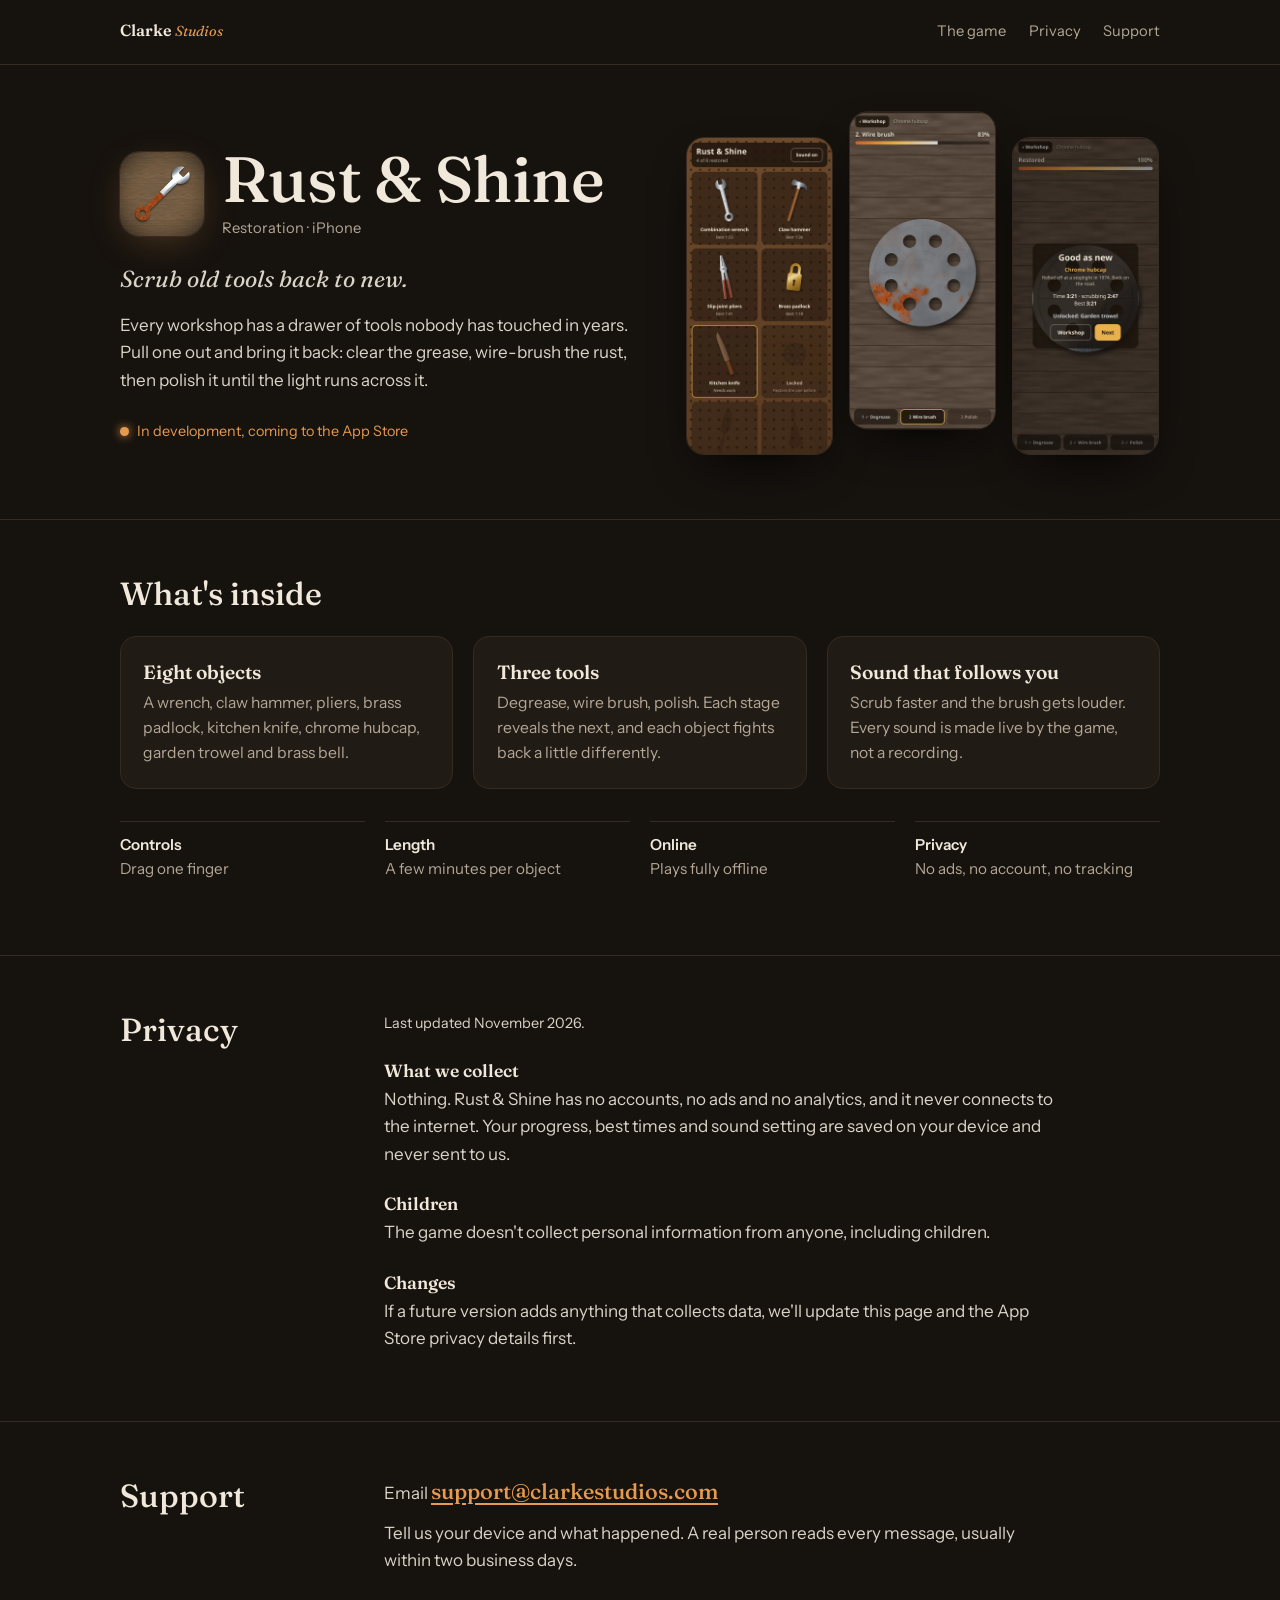
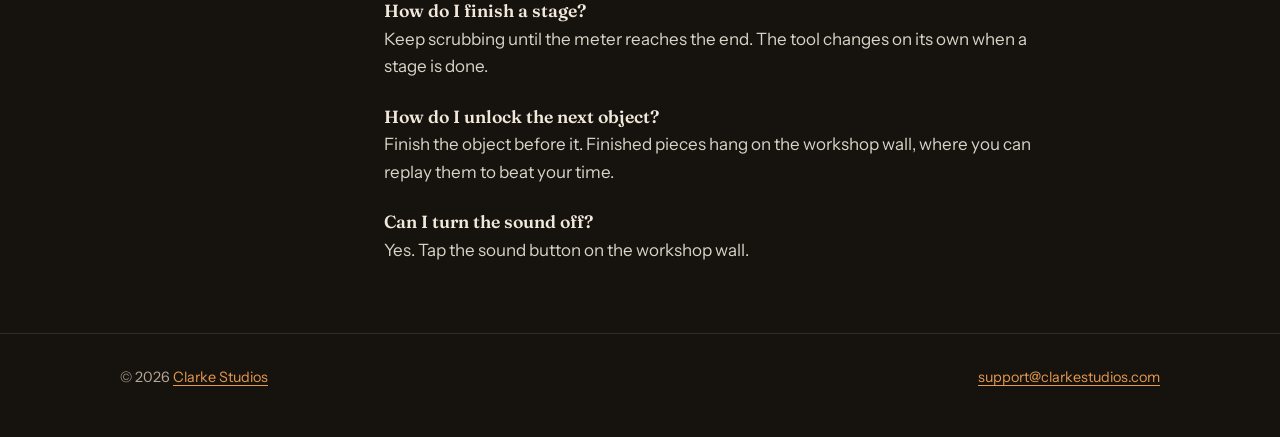
==== rust-and-shine-site/index.html @ 5134a526 "Add Rust & Shine and Sunken Elixir pages and homepage cards" ====
<!doctype html>
<html lang="en">
<head>
<meta charset="utf-8">
<meta name="viewport" content="width=device-width, initial-scale=1">
<title>Rust &amp; Shine — Scrub old tools back to new · Clarke Studios</title>
<meta name="description" content="Rust &amp; Shine is a calm restoration game for iPhone from Clarke Studios. Degrease, wire-brush and polish old tools with your finger until they shine. No ads, no tracking.">
<link rel="canonical" href="https://clarkestudios.com/rust-and-shine-site/">
<meta property="og:title" content="Rust &amp; Shine — Scrub old tools back to new">
<meta property="og:description" content="Grimy wrenches, rusty trowels, a tarnished brass bell. Clean each one with your finger until it shines.">
<meta property="og:image" content="https://clarkestudios.com/rust-and-shine-site/img/wire-brush.webp">
<link rel="icon" href="/favicon.svg" type="image/svg+xml">
<link rel="preload" href="/assets/fonts/fraunces.woff2" as="font" type="font/woff2" crossorigin>
<style>
@font-face{font-family:Fraunces;src:url(/assets/fonts/fraunces.woff2) format("woff2");font-weight:300 900;font-display:swap}
@font-face{font-family:Fraunces;src:url(/assets/fonts/fraunces-italic.woff2) format("woff2");font-style:italic;font-weight:300 900;font-display:swap}
@font-face{font-family:"Instrument Sans";src:url(/assets/fonts/instrument-sans.woff2) format("woff2");font-weight:400 700;font-display:swap}
:root{color-scheme:dark;--bg:#16120e;--bg2:#211b15;--ink:#f1e8dc;--mute:#b3a796;--line:#342b22;--violet:#e59a4f;--glow:#ffc98c;--mint:#e59a4f}
*{box-sizing:border-box}
html{scroll-behavior:smooth}
body{margin:0;background:var(--bg);color:var(--ink);font:400 1.0625rem/1.6 "Instrument Sans",system-ui,sans-serif;-webkit-font-smoothing:antialiased}
a{color:var(--violet);text-underline-offset:.18em}
a:hover{color:var(--glow)}
:focus-visible{outline:2px solid var(--glow);outline-offset:3px;border-radius:4px}
.wrap{max-width:68rem;margin:0 auto;padding:0 1.5rem}
header.top{border-bottom:1px solid var(--line)}
header.top .wrap{display:flex;align-items:center;justify-content:space-between;gap:1rem;height:4rem}
.studio{color:var(--mute);text-decoration:none;font-size:.9rem;white-space:nowrap}
.studio b{font:600 1rem Fraunces,serif;color:var(--ink)}
.studio i{font-family:Fraunces,serif;color:var(--violet)}
nav{display:flex;gap:1.4rem;font-size:.92rem}
nav a{color:var(--mute);text-decoration:none;white-space:nowrap}
nav a:hover{color:var(--ink)}
.hero{display:grid;grid-template-columns:1.05fr .95fr;align-items:center;gap:2.5rem;padding-top:4.5rem;padding-bottom:4rem}
.title{display:flex;align-items:center;gap:1.1rem;margin-bottom:1.4rem}
.title img{width:84px;height:84px;border-radius:20px;box-shadow:0 0 0 1px var(--line),0 10px 40px -10px #e59a4f55}
h1{font:500 clamp(2.6rem,6vw,4rem)/1 Fraunces,serif;margin:0;letter-spacing:-.01em}
.kind{color:var(--mute);font-size:.92rem;margin-top:.35rem}
.lede{font:italic 400 1.45rem/1.4 Fraunces,serif;color:var(--glow);margin:0 0 1rem;max-width:30ch}
.hero p{max-width:36rem;color:#d9d3c8}
.status{display:inline-flex;align-items:center;gap:.5rem;font-size:.9rem;color:var(--mint);margin-top:.6rem}
.status:before{content:"";width:.55rem;height:.55rem;border-radius:50%;background:var(--mint);box-shadow:0 0 10px var(--mint)}
.shots{display:flex;gap:1rem;justify-content:center;min-width:0}
.hero>div{min-width:0}
.shots img{width:31%;max-width:190px;height:auto;min-width:0;border-radius:18px;border:1px solid var(--line);box-shadow:0 20px 50px -20px #000}
.shots img:nth-child(2){transform:translateY(-1.6rem)}
section{padding:3.5rem 0;border-top:1px solid var(--line)}
h2{font:500 2rem/1.15 Fraunces,serif;margin:0 0 1.5rem}
.modes{display:grid;grid-template-columns:repeat(3,1fr);gap:1.25rem}
.mode{background:var(--bg2);border:1px solid var(--line);border-radius:16px;padding:1.4rem}
.mode h3{font:600 1.2rem Fraunces,serif;margin:0 0 .4rem;color:var(--ink)}
.mode p{margin:0;color:var(--mute);font-size:.98rem}
.facts{display:grid;grid-template-columns:repeat(4,1fr);gap:1.25rem;margin-top:2rem;padding:0;list-style:none}
.facts li{border-top:1px solid var(--line);padding-top:.7rem;color:var(--mute);font-size:.95rem}
.facts b{display:block;color:var(--ink);font-weight:600}
.cols{display:grid;grid-template-columns:14rem 1fr;gap:2.5rem}
.cols h2{margin:0}
.prose h3{font:600 1.1rem Fraunces,serif;margin:1.6rem 0 .3rem}
.prose h3:first-child{margin-top:0}
.prose p{margin:0 0 .8rem;color:#d9d3c8;max-width:42rem}
.updated{color:var(--mute);font-size:.9rem}
.mail{font:500 1.35rem Fraunces,serif}
footer{border-top:1px solid var(--line);padding:2rem 0 3rem;color:var(--mute);font-size:.9rem}
footer .wrap{display:flex;justify-content:space-between;gap:1rem;flex-wrap:wrap}
@media (max-width:900px){.hero{grid-template-columns:1fr;gap:2.5rem;padding-top:3rem}.modes{grid-template-columns:1fr}.facts{grid-template-columns:1fr 1fr}.cols{grid-template-columns:1fr;gap:1rem}}
@media (max-width:480px){nav{gap:1rem;font-size:.85rem}nav .opt{display:none}.title img{width:68px;height:68px}.facts{grid-template-columns:1fr}.lede{font-size:1.25rem}}
@media (prefers-reduced-motion:reduce){html{scroll-behavior:auto}}

</style>
</head>
<body>
<header class="top"><div class="wrap">
  <a class="studio" href="/"><b>Clarke</b> <i>Studios</i></a>
  <nav><a class="opt" href="#play">The game</a><a href="#privacy">Privacy</a><a href="#support">Support</a></nav>
</div></header>
<main>
<div class="wrap hero" id="play">
  <div>
    <div class="title"><img src="img/icon.webp" alt="Rust &amp; Shine app icon" width="84" height="84"><div><h1>Rust &amp; Shine</h1><div class="kind">Restoration · iPhone</div></div></div>
    <p class="lede">Scrub old tools back to new.</p>
    <p>Every workshop has a drawer of tools nobody has touched in years. Pull one out and bring it back: clear the grease, wire-brush the rust, then polish it until the light runs across it.</p>
    <span class="status">In development, coming to the App Store</span>
  </div>
  <div class="shots"><img src="img/workshop.webp" width="600" height="1304" alt="The workshop wall: eight objects on a pegboard, with the ones you have restored shining."><img src="img/wire-brush.webp" width="600" height="1304" alt="Wire-brushing orange rust off a chrome hubcap with a finger." loading="lazy"><img src="img/good-as-new.webp" width="600" height="1304" alt="A restored piece, gleaming, with the time it took." loading="lazy"></div>
</div>

<section><div class="wrap">
  <h2>What's inside</h2>
  <div class="modes"><div class="mode"><h3>Eight objects</h3><p>A wrench, claw hammer, pliers, brass padlock, kitchen knife, chrome hubcap, garden trowel and brass bell.</p></div><div class="mode"><h3>Three tools</h3><p>Degrease, wire brush, polish. Each stage reveals the next, and each object fights back a little differently.</p></div><div class="mode"><h3>Sound that follows you</h3><p>Scrub faster and the brush gets louder. Every sound is made live by the game, not a recording.</p></div></div>
  <ul class="facts"><li><b>Controls</b>Drag one finger</li><li><b>Length</b>A few minutes per object</li><li><b>Online</b>Plays fully offline</li><li><b>Privacy</b>No ads, no account, no tracking</li></ul>
</div></section>

<section id="privacy"><div class="wrap cols">
  <h2>Privacy</h2>
  <div class="prose">
    <p class="updated">Last updated November 2026.</p>
    <h3>What we collect</h3>
    <p>Nothing. Rust &amp; Shine has no accounts, no ads and no analytics, and it never connects to the internet. Your progress, best times and sound setting are saved on your device and never sent to us.</p>
    <h3>Children</h3>
    <p>The game doesn't collect personal information from anyone, including children.</p>
    <h3>Changes</h3>
    <p>If a future version adds anything that collects data, we'll update this page and the App Store privacy details first.</p>
  </div>
</div></section>

<section id="support"><div class="wrap cols">
  <h2>Support</h2>
  <div class="prose">
    <p>Email <a class="mail" href="mailto:support@clarkestudios.com">support@clarkestudios.com</a></p>
    <p>Tell us your device and what happened. A real person reads every message, usually within two business days.</p>
    <h3>How do I finish a stage?</h3>
    <p>Keep scrubbing until the meter reaches the end. The tool changes on its own when a stage is done.</p>
    <h3>How do I unlock the next object?</h3>
    <p>Finish the object before it. Finished pieces hang on the workshop wall, where you can replay them to beat your time.</p>
    <h3>Can I turn the sound off?</h3>
    <p>Yes. Tap the sound button on the workshop wall.</p>
  </div>
</div></section>
</main>
<footer><div class="wrap">
  <span>© 2026 <a href="/">Clarke Studios</a></span>
  <a href="mailto:support@clarkestudios.com">support@clarkestudios.com</a>
</div></footer>
</body>
</html>
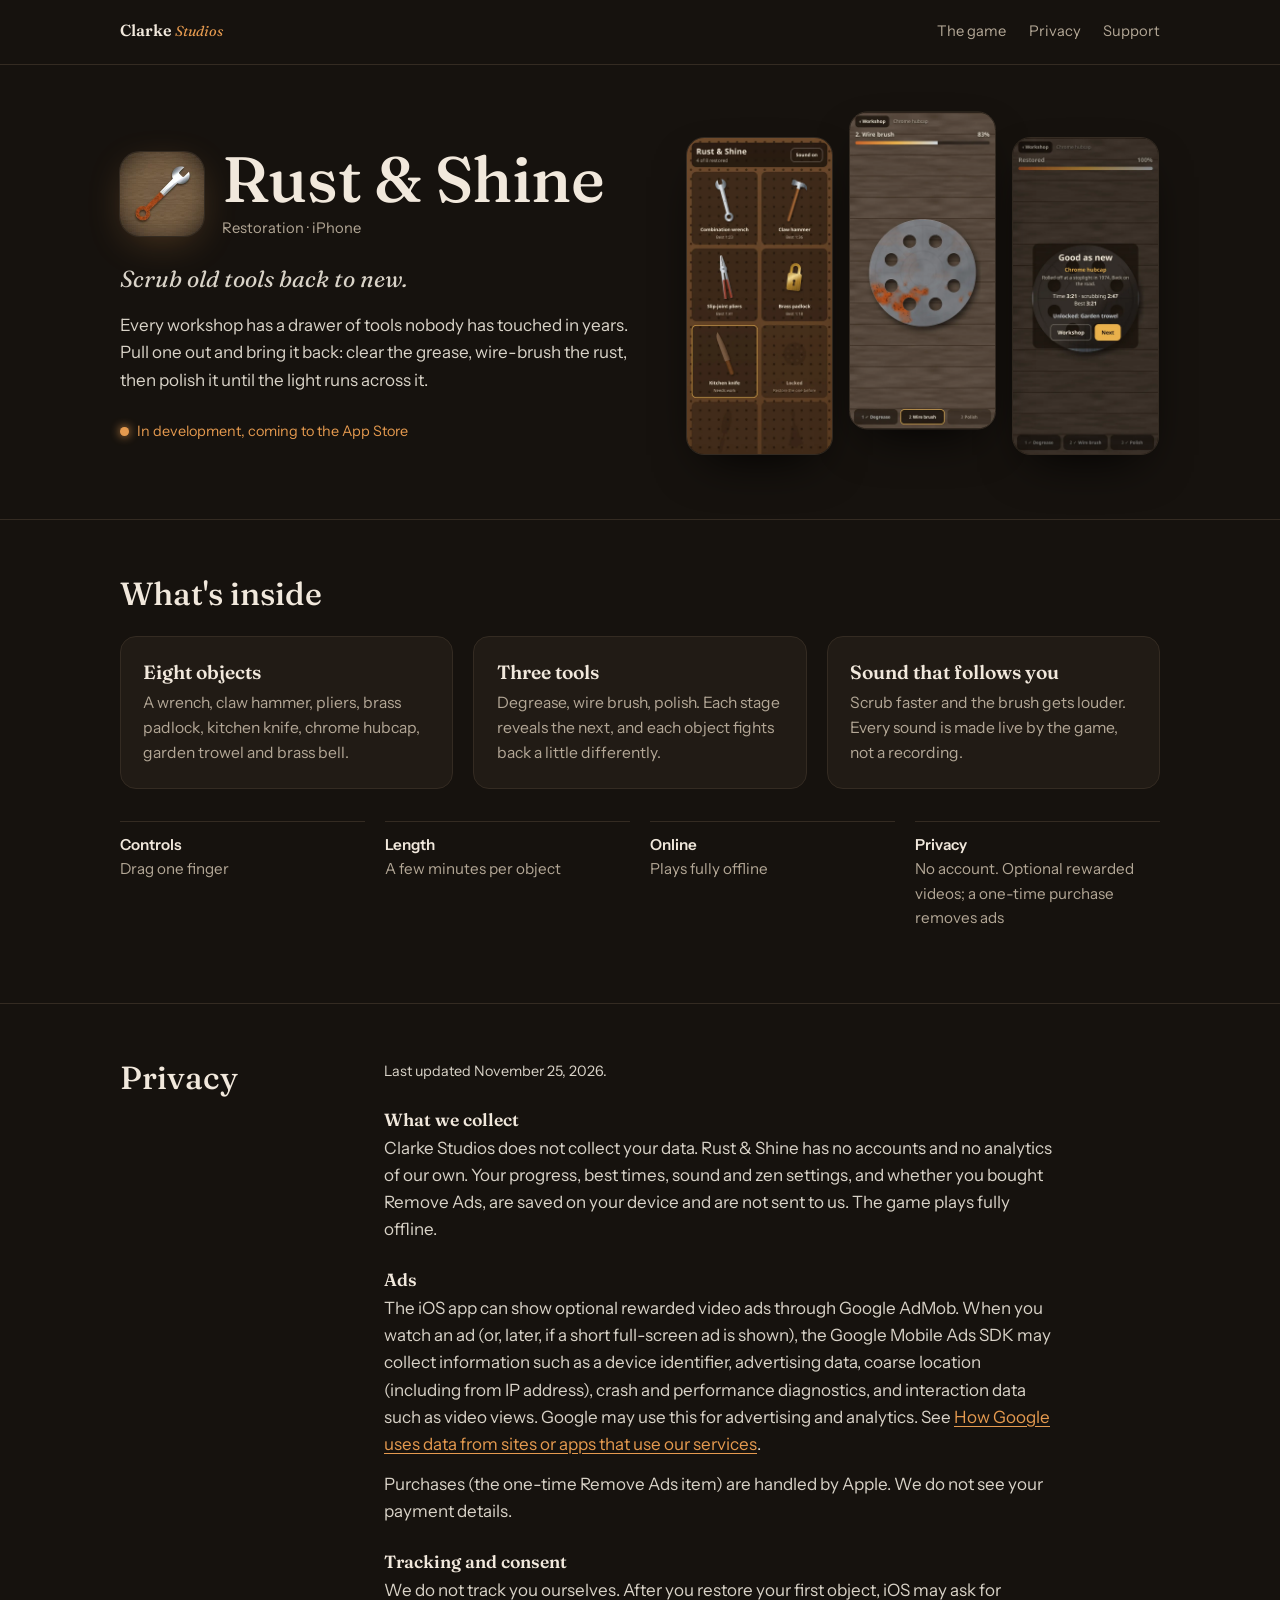
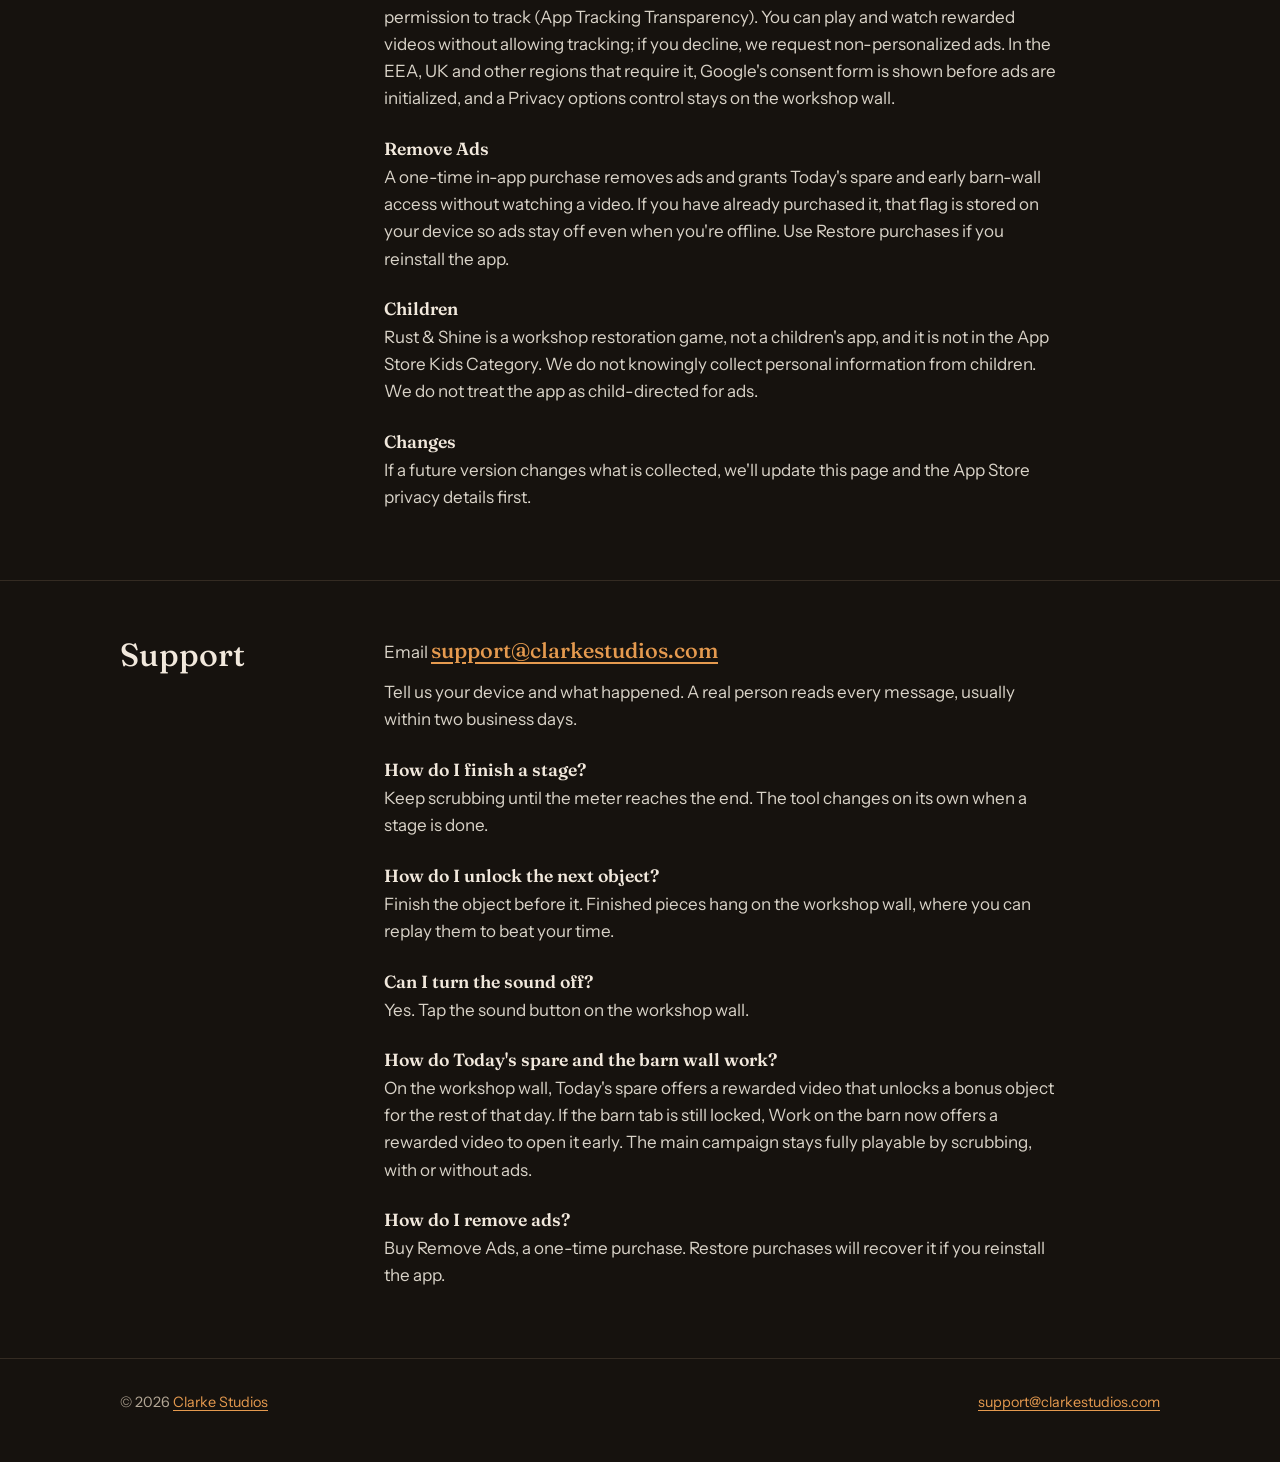
==== commit aa18076b: "Update Rust & Shine privacy policy for AdMob and Remove Ads The live #privacy section still said the" ====
--- a/rust-and-shine-site/index.html
+++ b/rust-and-shine-site/index.html
@@ -4,7 +4,7 @@
 <meta charset="utf-8">
 <meta name="viewport" content="width=device-width, initial-scale=1">
 <title>Rust &amp; Shine — Scrub old tools back to new · Clarke Studios</title>
-<meta name="description" content="Rust &amp; Shine is a calm restoration game for iPhone from Clarke Studios. Degrease, wire-brush and polish old tools with your finger until they shine. No ads, no tracking.">
+<meta name="description" content="Rust &amp; Shine is a calm restoration game for iPhone and iPad from Clarke Studios. Degrease, wire-brush and polish old tools with your finger until they shine. Optional rewarded videos; a one-time purchase removes ads.">
 <link rel="canonical" href="https://clarkestudios.com/rust-and-shine-site/">
 <meta property="og:title" content="Rust &amp; Shine — Scrub old tools back to new">
 <meta property="og:description" content="Grimy wrenches, rusty trowels, a tarnished brass bell. Clean each one with your finger until it shines.">
@@ -87,19 +87,26 @@
 <section><div class="wrap">
   <h2>What's inside</h2>
   <div class="modes"><div class="mode"><h3>Eight objects</h3><p>A wrench, claw hammer, pliers, brass padlock, kitchen knife, chrome hubcap, garden trowel and brass bell.</p></div><div class="mode"><h3>Three tools</h3><p>Degrease, wire brush, polish. Each stage reveals the next, and each object fights back a little differently.</p></div><div class="mode"><h3>Sound that follows you</h3><p>Scrub faster and the brush gets louder. Every sound is made live by the game, not a recording.</p></div></div>
-  <ul class="facts"><li><b>Controls</b>Drag one finger</li><li><b>Length</b>A few minutes per object</li><li><b>Online</b>Plays fully offline</li><li><b>Privacy</b>No ads, no account, no tracking</li></ul>
+  <ul class="facts"><li><b>Controls</b>Drag one finger</li><li><b>Length</b>A few minutes per object</li><li><b>Online</b>Plays fully offline</li><li><b>Privacy</b>No account. Optional rewarded videos; a one-time purchase removes ads</li></ul>
 </div></section>
 
 <section id="privacy"><div class="wrap cols">
   <h2>Privacy</h2>
   <div class="prose">
-    <p class="updated">Last updated November 2026.</p>
+    <p class="updated">Last updated November 25, 2026.</p>
     <h3>What we collect</h3>
-    <p>Nothing. Rust &amp; Shine has no accounts, no ads and no analytics, and it never connects to the internet. Your progress, best times and sound setting are saved on your device and never sent to us.</p>
+    <p>Clarke Studios does not collect your data. Rust &amp; Shine has no accounts and no analytics of our own. Your progress, best times, sound and zen settings, and whether you bought Remove Ads, are saved on your device and are not sent to us. The game plays fully offline.</p>
+    <h3>Ads</h3>
+    <p>The iOS app can show optional rewarded video ads through Google AdMob. When you watch an ad (or, later, if a short full-screen ad is shown), the Google Mobile Ads SDK may collect information such as a device identifier, advertising data, coarse location (including from IP address), crash and performance diagnostics, and interaction data such as video views. Google may use this for advertising and analytics. See <a href="https://policies.google.com/technologies/partner-sites">How Google uses data from sites or apps that use our services</a>.</p>
+    <p>Purchases (the one-time Remove Ads item) are handled by Apple. We do not see your payment details.</p>
+    <h3>Tracking and consent</h3>
+    <p>We do not track you ourselves. After you restore your first object, iOS may ask for permission to track (App Tracking Transparency). You can play and watch rewarded videos without allowing tracking; if you decline, we request non-personalized ads. In the EEA, UK and other regions that require it, Google's consent form is shown before ads are initialized, and a Privacy options control stays on the workshop wall.</p>
+    <h3>Remove Ads</h3>
+    <p>A one-time in-app purchase removes ads and grants Today's spare and early barn-wall access without watching a video. If you have already purchased it, that flag is stored on your device so ads stay off even when you're offline. Use Restore purchases if you reinstall the app.</p>
     <h3>Children</h3>
-    <p>The game doesn't collect personal information from anyone, including children.</p>
+    <p>Rust &amp; Shine is a workshop restoration game, not a children's app, and it is not in the App Store Kids Category. We do not knowingly collect personal information from children. We do not treat the app as child-directed for ads.</p>
     <h3>Changes</h3>
-    <p>If a future version adds anything that collects data, we'll update this page and the App Store privacy details first.</p>
+    <p>If a future version changes what is collected, we'll update this page and the App Store privacy details first.</p>
   </div>
 </div></section>
 
@@ -114,6 +121,10 @@
     <p>Finish the object before it. Finished pieces hang on the workshop wall, where you can replay them to beat your time.</p>
     <h3>Can I turn the sound off?</h3>
     <p>Yes. Tap the sound button on the workshop wall.</p>
+    <h3>How do Today's spare and the barn wall work?</h3>
+    <p>On the workshop wall, Today's spare offers a rewarded video that unlocks a bonus object for the rest of that day. If the barn tab is still locked, Work on the barn now offers a rewarded video to open it early. The main campaign stays fully playable by scrubbing, with or without ads.</p>
+    <h3>How do I remove ads?</h3>
+    <p>Buy Remove Ads, a one-time purchase. Restore purchases will recover it if you reinstall the app.</p>
   </div>
 </div></section>
 </main>
